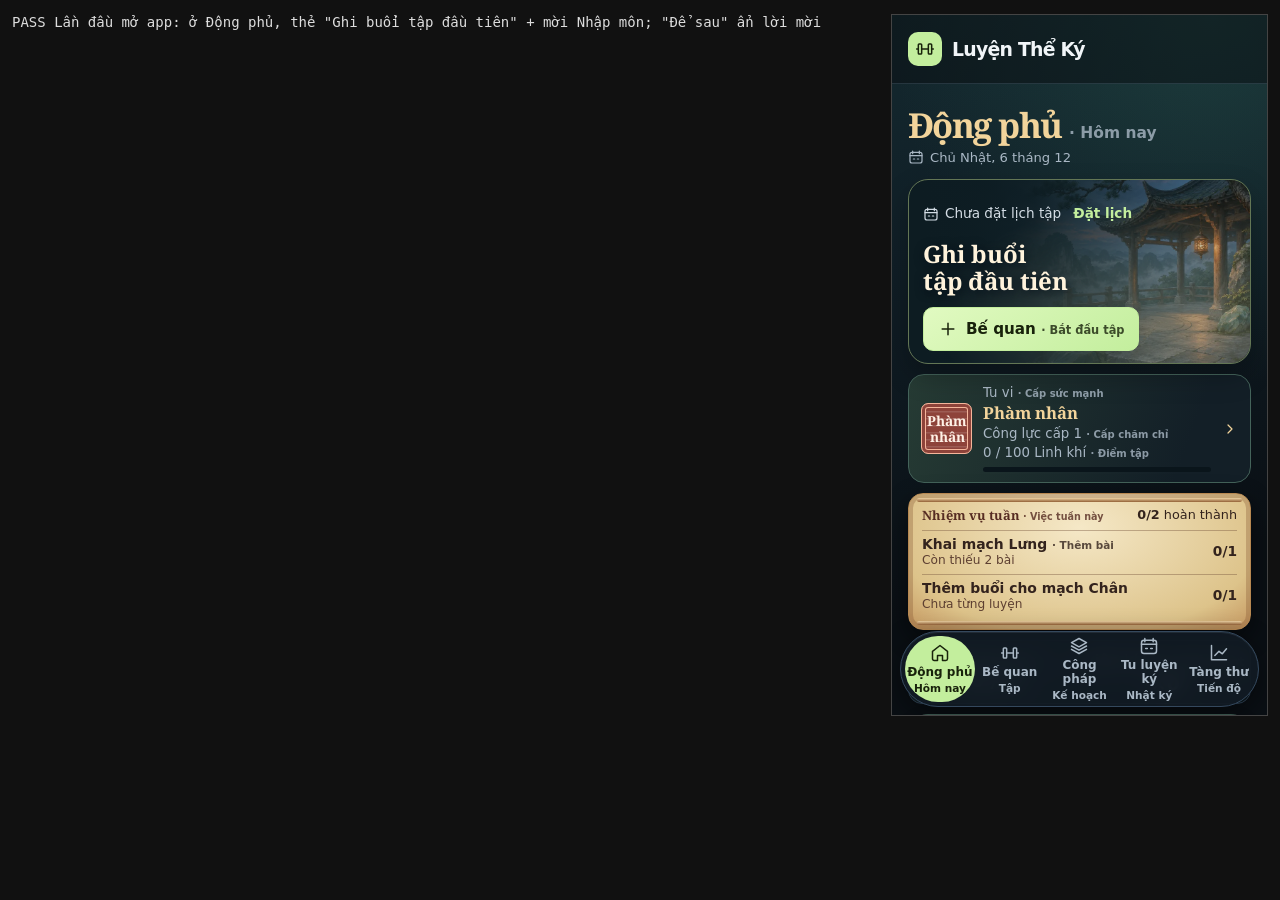
==== smoke.html @ 201bbe62 "logic: O5 + bỏ gọn O4 (bỏ Mục tiêu tháng, nhiệm vụ đủ buổi; nhiệm vụ chỉ gợi ý bài đã tập/chọn; nhắc" ====
<!doctype html>
<!-- Smoke test: mở http://localhost:8080/smoke.html, đọc dòng cuối "SMOKE: PASS/FAIL".
     Chạy app trong iframe với DB riêng (gym-smoke), không đụng dữ liệu thật. Không cần chụp màn hình. -->
<html lang="vi"><head><meta charset="utf-8"><title>Smoke</title>
<style>body{font:14px monospace;background:#111;color:#ddd;margin:12px}iframe{width:375px;height:700px;border:1px solid #444;float:right}.f{color:#f66}.p{color:#6f6}</style>
</head><body>
<iframe id="f"></iframe><pre id="out"></pre>
<script type="module">
const DB = 'gym-smoke', out = document.getElementById('out'), frame = document.getElementById('f');
const lines = []; let fail = 0;
const log = (ok, msg) => { if (!ok) fail++; lines.push(`${ok ? 'PASS' : 'FAIL'} ${msg}`); out.textContent = lines.join('\n'); };
const wait = (ms) => new Promise((r) => setTimeout(r, ms));
const until = async (fn, ms = 3000) => { for (let t = 0; t < ms; t += 50) { const v = fn(); if (v) return v; await wait(50); } return null; };

await new Promise((r) => { const q = indexedDB.deleteDatabase(DB); q.onsuccess = q.onerror = q.onblocked = r; });
localStorage.removeItem('gym.restEnd'); localStorage.removeItem('gym.restStart');
const seenBak = localStorage.getItem('gym.medalSeen'); localStorage.removeItem('gym.medalSeen');
const setBak = localStorage.getItem('gym.settings'); localStorage.removeItem('gym.settings');
sessionStorage.removeItem('gym.daoDraft'); // bản nháp Nhập môn dở (iframe dùng chung sessionStorage với tab)
frame.src = `index.html?db=${DB}#/`;
await new Promise((r) => (frame.onload = r));
const w = frame.contentWindow, $ = (s) => w.document.querySelector(s), $$ = (s) => [...w.document.querySelectorAll(s)];
w.confirm = () => true; w.prompt = () => 'Smoke A';
const errors = []; w.addEventListener('error', (e) => errors.push(e.message)); w.addEventListener('unhandledrejection', (e) => errors.push(String(e.reason)));
const go = async (hash) => { w.location.hash = hash; await wait(300); };
const input = (el, v) => { el.value = v; el.dispatchEvent(new w.Event('input', { bubbles: true })); };
const fillSets = (vals) => $$('.set:not(.head)').forEach((r, i) => { const [a, b] = r.querySelectorAll('input'); input(a, vals[i] ?? vals.at(-1)); input(b, 8); });
const check = async (i) => { $$('.set:not(.head) .check')[i].click(); await wait(150); };
const step = async (name, fn) => { try { const r = await fn(); log(r !== false, name); } catch (e) { log(false, `${name} — ${e.message}`); } };

try {
  await step('Lần đầu mở app: ở Động phủ, thẻ "Ghi buổi tập đầu tiên" + mời Nhập môn; "Để sau" ẩn lời mời', async () => {
    const first = await until(() => $('[data-first-run]') && $('.dao-invite[href="#/nhap-mon"]'));
    if (!first) throw new Error(`không có thẻ lần đầu (${w.location.hash})`);
    const stay = w.location.hash === '#/' || w.location.hash === '';
    await go('#/nhap-mon/6'); // nhảy cóc khi chưa khai thân thể → về bước 2
    const back2 = !!(await until(() => $('[data-dao-step="2"]')));
    // "Để sau" chỉ có ở bước 6; giả lập bằng cờ như nút làm, rồi mở lại Động phủ.
    const s = JSON.parse(w.localStorage.getItem('gym.settings') || '{}'); w.localStorage.setItem('gym.settings', JSON.stringify({ ...s, daoSkip: Date.now() }));
    await go('#/'); await until(() => $('[data-first-run]'));
    return stay && back2 && w.location.hash === '#/' && !$('.dao-invite');
  });
  await step('Bế quan khi chưa có buổi: không bật về, chỉ hiện buổi trống, bấm thì vào buổi', async () => {
    await go('#/workout');
    const page = await until(() => $('.workout-start [data-act=empty]'));
    const only = !!page && w.location.hash === '#/workout' && $$('.workout-start button').length === 1;
    page.click();
    const opened = !!(await until(() => $('[data-act=addEx]')));
    $('[data-act=discard]').click(); await until(() => w.location.hash === '#/' && $('[data-schedule-today]'));
    return only && opened;
  });
  await step('Trang Hôm nay hiện nút bắt đầu', async () => !!(await until(() => $('[data-act=empty]'))));
  await step('Bắt đầu buổi tập trống', async () => { $('[data-act=empty]').click(); return !!(await until(() => w.location.hash === '#/workout' && $('[data-act=addEx]'))); });
  await step('Động phủ: tiếp tục buổi dở từ thẻ lịch hôm nay', async () => {
    await go('#/'); const resume = await until(() => $('[data-schedule-today] a[href="#/workout"]'));
    if (!resume || $('[data-act=empty]')) return false;
    resume.click(); return !!(await until(() => w.location.hash === '#/workout' && $('[data-act=addEx]')));
  });
  await step('Chọn bài tập từ picker', async () => {
    $('[data-act=addEx]').click(); const s = await until(() => $('.modal input'));
    input(s, 'bench'); (await until(() => $('.pick-list .item'))).click();
    return !!(await until(() => $$('.set:not(.head)').length >= 3));
  });
  await step('Ghi set + đồng hồ nghỉ chạy', async () => { fillSets([60, 65]); await check(0); await check(1); return $$('.set.done').length === 2 && !!$('.rest-bar.show'); });
  await step('Set thường vừa lưu: .is-set-sealed (gỡ sau ~480 ms) + âm setXong; tên buổi không lặp ngày', async () => {
    const sealed = !!$('.set.is-set-sealed'); await wait(500);
    const { played } = await w.eval(`import('./js/sfx.js')`);
    return sealed && !$('.set.is-set-sealed') && played.filter((n) => n === 'setXong').length === 2 && $('[data-f=name]').value === 'Buổi tập tự do';
  });
  await step('Vòng nghỉ: --rest-progress, ±15, mở lại app, cảnh báo ≤10s', async () => {
    const t = await w.eval("import('./js/timer.js')"), ls = w.localStorage, bar = $('.rest-bar');
    const P = () => Number(bar.style.getPropertyValue('--rest-progress')), warn = () => bar.dataset.warn ?? '-';
    t.start(60); const a = [P(), warn()];
    bar.querySelector('[data-d="15"]').click(); const b = [P(), warn()];
    const now = Date.now(); ls.setItem('gym.restStart', now - 52000); ls.setItem('gym.restEnd', now + 8000); t.resume(); // mở lại app, còn 8s / 60s
    const c = [Math.round(P()), warn()];
    ls.setItem('gym.restEnd', now + 30000); t.resume(); const d = warn();
    t.stop(); const e = [warn(), ls.getItem('gym.restStart')];
    const got = [...a, ...b, ...c, d, ...e, t.restProgress(0, 100, 25), t.restProgress(0, 100, 200), t.restProgress(5, 5, 0)].join(',');
    const want = [100, '-', 100, '-', 13, 'true', '-', '-', null, 75, 0, 0].join(',');
    if (got !== want) lines.push(`  ${got} ≠ ${want}`);
    return got === want;
  });
  await step('Kết thúc → trang chi tiết', async () => { $('[data-act=finish]').click(); return !!(await until(() => w.location.hash.startsWith('#/ky/'))); });
  await step('Lưu thành giáo án', async () => { (await until(() => $('[data-act=tpl]'))).click(); await wait(200); await go('#/templates'); return w.document.body.innerText.includes('Smoke A'); });
  await step('Tập lại từ giáo án, hiện số liệu lần trước', async () => {
    await go('#/cong-phap'); (await until(() => $('button[data-id]'))).click();
    await until(() => $$('.set:not(.head)').length);
    return $$('.set:not(.head) .prev')[0]?.textContent.includes('60');
  });
  await step('Hiện mục tiêu quá tải từ lần trước', () => !!$('.target')?.textContent.includes('65kg × 9'));
  await step('Ghi RPE cho set (lưu vào DB)', async () => {
    const sel = $$('.set:not(.head) select.rpe')[0]; sel.value = '7'; sel.dispatchEvent(new w.Event('input', { bubbles: true })); await wait(150);
    const { activeWorkout } = await w.eval("import('./js/db.js')"); // import trong iframe → đúng DB smoke
    return (await activeWorkout())?.entries[0].sets[0].rpe === 7;
  });
  await step('Luật gợi ý theo RPE', async () => {
    const { target } = await import('./js/overload.js');
    const S = (rpe) => [{ w: 60, r: 8, done: true, rpe }];
    const got = [target(S()), target(S(6)), target(S(7)), target(S(8)), target(S(9)), target(S(10))].map((t) => t.match(/[\d.,]+kg × \d+/g).join('|')).join(';');
    const want = '60kg × 9|62,5kg × 8;65kg × 8;62,5kg × 8;60kg × 9|62,5kg × 8;60kg × 9;60kg × 8';
    if (got !== want) lines.push(`  ${got} ≠ ${want}`);
    return got === want;
  });
  await step('Phát hiện PR', async () => { fillSets([60, 75]); await check(0); await check(1); return $$('.set:not(.head) .check')[1].textContent.includes('PR'); });
  await step('Ăn mừng: hàng set PR có .celebrate[data-celebrate=gold]', () => !!$('.set.celebrate[data-celebrate=gold]'));
  await step('Toast cổ vũ khi vượt', () => $$('.toast').some((t) => t.textContent.includes('PR mới')));
  await step('Kết thúc buổi 2', async () => { $('[data-act=finish]').click(); return !!(await until(() => w.location.hash.startsWith('#/ky/'))); });
  await step('Tổng kết: huy chương vàng + 1/1 bài vượt', async () => !!(await until(() => $('.tier[data-tier=gold]'))) && $('.overload')?.textContent.includes('1/1'));
  await step('Âm: phẩm mới phamKim (không kèm setXong), Xuất quan khi lưu buổi, Điều tức hết giờ hetGio', async () => {
    const S = await w.eval(`import('./js/sfx.js')`), p = S.played.join(',');
    const pham = /phamKim,xuatQuan$/.test(p.replace(/,(dotPha|loiKiep|thoiThe|xacChung|nhiemVu)/g, ''));
    const T = await w.eval(`import('./js/timer.js')`); T.start(1); await wait(1600);
    const end = S.played.at(-1) === 'hetGio';
    if (!pham || !end) lines.push(`  ${S.played.join(',')}`);
    return pham && end && S.played.filter((n) => n === 'xuatQuan').length === 2;
  });
  await step('Bế quan chưa có buổi: giáo án thật + lặp lại buổi gần nhất; Động phủ hết thẻ lần đầu', async () => {
    await go('#/'); await until(() => $('[data-schedule-today]'));
    const noFirst = !$('[data-first-run]');
    await go('#/workout');
    const tpl = await until(() => $$('.workout-start .start-templates button[data-id]').find((b) => b.getAttribute('aria-label').includes('Smoke A')));
    const again = $('.workout-start [data-act=again]');
    if (!tpl || !again) throw new Error(`thiếu giáo án ${!!tpl} / lặp lại ${!!again}`);
    again.click();
    const ok = await until(() => $$('section.entry').length === 1 && $$('.set:not(.head)').length >= 1);
    $('[data-act=discard]').click(); await until(() => w.location.hash !== '#/workout' || $('.workout-start'));
    return noFirst && !!ok;
  });
  await step('Luật so sánh quá tải', async () => {
    const { compare } = await import('./js/overload.js');
    const S = (...a) => a.map(([w, r]) => ({ w, r, done: true }));
    const t = (c, p, rec = 999) => compare(S(...c), S(...p), rec)?.tier ?? null;
    const cases = [
      [t([[65, 6]], [[60, 8]]), 'silver'], [t([[65, 3]], [[60, 8]]), null], [t([[60, 9]], [[60, 8]]), 'silver'],
      [t([[60, 8], [60, 8]], [[60, 8]]), 'bronze'], [t([[60, 8]], [[60, 8]]), null], [t([[60, 9]], [[60, 8]], 70), 'gold'],
      [t([[62.5, 8]], [[60, 8]], 76), 'silver'], [t([[65, 8]], [[60, 8]], 76), 'gold'],
    ];
    const bad = cases.map(([a, b], i) => (a === b ? '' : `#${i}:${a}≠${b}`)).filter(Boolean);
    if (bad.length) lines.push('  ' + bad.join(' '));
    return !bad.length;
  });
  for (const r of ['#/', '#/cong-phap', '#/ky', '#/ky/tuan', '#/ky/cong-duc', '#/tang-thu', '#/tang-thu/that-mach', '#/tang-thu/cai-dat']) {
    await step(`Render ${r}`, async () => { await go(r); return w.location.hash === r && !$('.error') && $('#main').innerText.trim().length > 20; });
  }
  await step('Route cũ chuyển sang route mới (5 mục Luyện Thể Ký)', async () => {
    const wid = (await (await w.eval("import('./js/db.js')")).all('workouts')).find((x) => x.end)?.id;
    const pairs = [['#/hero', '#/tang-thu/that-mach', '.cultivation-meridian'], ['#/history', '#/ky', 'a.card[href^="#/ky/"]'], [`#/history/${wid}`, `#/ky/${wid}`, 'section[data-muscle]'],
      ['#/report', '#/ky/tuan', '.report-stats'], ['#/report/-1', '#/ky/tuan/-1', '.report-stats, .empty, h1'], ['#/progress', '#/tang-thu', '.tabs'],
      ['#/progress/overview', '#/tang-thu/overview', '.year-grid'], ['#/progress/medal', '#/ky/cong-duc', '.medals'],
      ['#/templates', '#/cong-phap', '[href="#/cong-phap/new"]'], ['#/templates/new', '#/cong-phap/new', 'input'], ['#/settings', '#/tang-thu/cai-dat', '[data-k=gloss]']];
    const bad = [];
    for (const [from, to, sel] of pairs) {
      await go(from);
      if (!(await until(() => w.location.hash === to && $(sel))) || $('.error')) bad.push(`${from}→${w.location.hash}`);
    }
    await go('#/ky/tuan'); await go('#/settings'); await until(() => w.location.hash === '#/tang-thu/cai-dat');
    w.history.back(); await wait(300); if (w.location.hash !== '#/ky/tuan') bad.push(`Back sau chuyển hướng → ${w.location.hash}`); // replace, không thêm mục lịch sử
    await go('#/ky/tuan'); if (!$('nav a.on')) bad.push('nav không tô mục đang mở');
    if (bad.length) lines.push('  ' + bad.join(' '));
    return !bad.length;
  });
  await step('lore.js: 5 mục NAV, phẩm thay huy chương, term/hint/gloss, từ điển đủ chú', async () => {
    const L = await import('./js/lore.js'), { TIER_LABEL } = await import('./js/overload.js');
    const got = [L.NAV.map((n) => n.route).join(' '), TIER_LABEL.gold, TIER_LABEL.bronze, L.term('streak', 4), L.term('weeks', 6), L.term('rest'),
      L.term('ledger'), !!L.gloss('milestone'), L.gloss('x'), L.NAV.map((n) => n.hint).join('/'), L.hint('start'), L.hint('x'),
      L.GLOSSARY.length >= 30 && L.GLOSSARY.every((g) => g.term && g.hint && g.gloss), new Set(L.GLOSSARY.map((g) => g.term)).size === L.GLOSSARY.length].join(',');
    const want = ['#/ #/workout #/cong-phap #/ky #/tang-thu', 'Thượng phẩm', 'Hạ phẩm', 'Liên kích ×4', 'Đạo tâm 6 tuần', 'Điều tức', 'Công đức bạ', true, '', 'Hôm nay/Tập/Kế hoạch/Nhật ký/Tiến độ', 'Bắt đầu tập', '', true, true].join(',');
    if (got !== want) lines.push(`  ${got} ≠ ${want}`);
    return got === want;
  });
  await step('Tàng thư › Tổng quan: thẻ Sức mạnh có ~1RM + sparkline', async () => {
    await go('#/tang-thu/overview'); const c = await until(() => $('.lift-card[data-muscle=chest]'));
    return !!c && Number(c.querySelector('b').dataset.count) > 70 && !!c.querySelector('svg.spark path') && c.getAttribute('href').startsWith('#/tang-thu/ex/');
  });
  await step('Tổng quan: lưới năm tô ngày tập + cột khối lượng', async () => {
    await go('#/progress/overview');
    return !!(await until(() => $('.year-grid rect[data-muscle=chest]'))) && $('.year-total b')?.dataset.count === '1'
      && !!$('.chart.bars rect[data-muscle=chest]') && !!$('.legend-chip[data-muscle=chest]');
  });
  await step('Biểu đồ tiến độ có dữ liệu + nhãn điểm + đổi khoảng', async () => {
    await go('#/progress/ex'); if (!(await until(() => $('svg.chart path.line')))) return false;
    $('[data-range="0"]').click(); await wait(200);
    return $('[data-range="0"]').classList.contains('on') && !!$('svg.chart .pt') && !!$('.max-box b');
  });
  await step('Hàng bài tập có data-muscle', async () => { await go('#/history'); (await until(() => $('a.card[href^="#/ky/"]'))).click(); return !!(await until(() => $('section[data-muscle=chest]'))); });
  await step('Luật tổng quan: lưới năm, top lift, khối lượng tuần', async () => {
    const { yearGrid, topLifts, weeklyVolume } = await import('./js/insights.js');
    const D = 864e5, t0 = new Date(2026, 0, 5, 18).getTime(); // thứ Hai
    const ex = { b: { muscle: 'Ngực' }, s: { muscle: 'Chân' } };
    const S = (w, r, n = 1) => Array.from({ length: n }, () => ({ w, r, done: true }));
    const W = (id, day, ents) => ({ id, start: t0 + day * D, end: t0 + day * D + 1, entries: ents.map(([exerciseId, sets]) => ({ exerciseId, sets })) });
    const ws = [W('1', 0, [['b', S(60, 1)], ['s', S(100, 1, 3)]]), W('2', 2, [['b', S(70, 1)]]), W('3', 40, [['b', S(65, 1)], ['s', S(110, 1, 2)]])];
    const g = yearGrid(ws, ex, 2026, t0 + 41 * D), t = topLifts(ws, 3, t0 + 41 * D), v = weeklyVolume(ws, ex, 8, t0 + 41 * D);
    const got = [g.total, g.months[0][4].muscle, g.counts['Chân'], g.counts['Ngực'], t.lifts.map((l) => l.exerciseId).join(''), t.lifts[0].max, t.lifts[1].delta, t.total.max, t.total.delta,
      v.length, v[0].byMuscle['Ngực'] || 0, v.at(-1).total, new Date(v.at(-1).t).getDay()].join(',');
    const want = [3, 'Chân', 2, 3, 'bs', 70, 10, 180, 10, 8, 0, 285, 1].join(',');
    if (got !== want) lines.push(`  ${got} ≠ ${want}`);
    return got === want;
  });
  await step('Động phủ giữ mục tiêu tuần và Liên kích; Khí huyết chỉ ở Thất mạch', async () => {
    await go('#/'); const wk = await until(() => $('[data-session-goal=week]'));
    // Đọc data-count, không đọc chữ: số đang chạy hiệu ứng đếm từ 0.
    const got = [!$('[data-readiness-score]'), !!wk?.querySelector('[data-session-goal-count]')?.textContent.includes(' / '), $('[data-session-count]')?.dataset.count,
      $('.sanctum-stats .streak-multiplier [data-count]')?.dataset.count, !$('.lift-card, .cultivation-meridian, .cultivation-challenge')].join(',');
    if (got !== 'true,true,2,1,true') lines.push(`  ${got}`);
    await go('#/tang-thu/that-mach'); const score = await until(() => $('[data-readiness-score]'));
    return got === 'true,true,2,1,true' && !!score && /^\d+$/.test(score.textContent) && Number(score.textContent) <= 100
      && !!$('[data-readiness-chart] svg.spark');
  });
  await step('Tổng quan: thẻ Tổng ~1RM SBD dùng dữ liệu thật', async () => {
    await go('#/progress/overview'); const v = await until(() => $('[data-strength-total-value]'));
    const ok = Number(v?.dataset.count) > 70 && $('[data-strength-total]').textContent.includes('Bench') && !$('.sample-label');
    await go('#/history'); return ok;
  });
  await step('Lịch tập: đặt ở Công pháp → Hôm nay nhắc, bỏ → mời đặt lịch', async () => {
    await go('#/'); if (!(await until(() => $('[data-schedule-today][data-state=none] a[href="#/cong-phap"]')))) return false;
    const dow = String(new Date().getDay());
    await go('#/cong-phap'); const row = await until(() => $(`[data-schedule] [data-day="${dow}"]`));
    const sel = row.querySelector('[data-f=tpl]'), tpl = [...sel.options].find((o) => o.textContent === 'Smoke A');
    if (!tpl) return false;
    sel.value = tpl.value; sel.dispatchEvent(new w.Event('change', { bubbles: true })); await wait(100);
    const saved = JSON.parse(w.localStorage.getItem('gym.settings')).schedule[dow] === tpl.value && row.querySelector('[data-f=on]').checked;
    await go('#/'); const card = await until(() => $('[data-schedule-today][data-state=done]')); // smoke đã tập hôm nay
    const ok = saved && !!card?.textContent.includes('Đã tập hôm nay') && !!card.querySelector('[data-act=empty]');
    await go('#/cong-phap'); const on = (await until(() => $(`[data-schedule] [data-day="${dow}"] [data-f=on]`)));
    on.checked = false; on.dispatchEvent(new w.Event('change', { bubbles: true })); await wait(100);
    await go('#/'); return ok && !!(await until(() => $('[data-schedule-today][data-state=none]'))) && !$('.schedule-preview');
  });
  await step('Công pháp: sửa mục tiêu tuần; Cài đặt không còn lịch/mục tiêu', async () => {
    await go('#/tang-thu/cai-dat'); const gone = !!(await until(() => $('[data-k=gloss]'))) && !$('[data-schedule]') && !$('[data-k=weekGoal]');
    await go('#/cong-phap'); const g = await until(() => $('[data-goals] [data-k=weekGoal]'));
    input(g, '5'); g.dispatchEvent(new w.Event('change', { bubbles: true })); await wait(100);
    const s = JSON.parse(w.localStorage.getItem('gym.settings'));
    input(g, '3'); g.dispatchEvent(new w.Event('change', { bubbles: true })); await wait(100);
    return gone && s.weekGoal === 5 && JSON.parse(w.localStorage.getItem('gym.settings')).weekGoal === 3;
  });
  await step('Chú giải: mặc định hiện .gloss, tắt ở Cài đặt → ẩn, bật lại', async () => {
    await go('#/ky/cong-duc'); const shown = !!(await until(() => $('.gloss')));
    const el = w.document.body.appendChild(Object.assign(w.document.createElement('small'), { className: 'gloss' })); // phần tử thử, không bị gỡ khi đổi trang
    const vis = () => w.getComputedStyle(el).display !== 'none';
    const a = shown && vis();
    await go('#/tang-thu/cai-dat'); const box = await until(() => $('[data-k=gloss]'));
    box.checked = false; box.dispatchEvent(new w.Event('change', { bubbles: true })); await wait(100);
    const off = w.document.documentElement.hasAttribute('data-no-gloss') && JSON.parse(w.localStorage.getItem('gym.settings')).gloss === false;
    const b = vis();
    await go('#/ky/cong-duc'); const tier = await until(() => $('.stats.medals .tier'));
    const shortStays = $$('nav a small').length === 5 && $$('nav a small').every((n) => n.offsetHeight > 0)
      && tier?.querySelector('.term-hint')?.offsetHeight > 0 && w.getComputedStyle(tier.querySelector('.gloss')).display === 'none';
    await go('#/tang-thu/library'); (await until(() => $('a[href="#/tang-thu/library/tu-dien"]'))).click();
    const entry = await until(() => $('[data-term=start]'));
    const dict = !!entry?.querySelector('dd')?.offsetHeight && $$('[data-term]').length === (await import('./js/lore.js')).GLOSSARY.length;
    await go('#/tang-thu/cai-dat'); const restore = await until(() => $('[data-k=gloss]'));
    restore.checked = true; restore.dispatchEvent(new w.Event('change', { bubbles: true })); await wait(100);
    const c = vis(); el.remove();
    return a && off && !b && c && shortStays && dict && !w.document.documentElement.hasAttribute('data-no-gloss');
  });
  await step('Mẫu Bế quan: bốn cách bắt đầu, thiếu dữ liệu thì chỉ hiện buổi trống', async () => {
    const { workoutStartView } = await w.eval("import('./js/views/workout.js')");
    const view = w.document.createElement('div');
    const t = { id: 'sample', name: 'Thân trên', items: [{ exerciseId: 'x-bench-press-on' }] };
    view.innerHTML = workoutStartView({ scheduled: t, templates: [t], last: { name: 'Thân dưới', start: Date.now() } });
    const full = !!view.querySelector('[data-act=scheduled][data-id=sample]') && !!view.querySelector('.start-templates button[data-id=sample]')
      && !!view.querySelector('[data-act=again]') && !!view.querySelector('[data-act=empty]');
    view.innerHTML = workoutStartView();
    return full && view.querySelectorAll('button').length === 1 && !!view.querySelector('[data-act=empty]');
  });
  await step('Bế quan: đánh dấu set xong → set sau còn trống tự điền kg × rep', async () => {
    const { startWorkout } = await w.eval("import('./js/views/workout.js')");
    await startWorkout({ template: { id: 't-fill', name: 'Điền', items: [{ exerciseId: 'x-face-pull', sets: 3, reps: 0, rest: 60 }] } });
    await until(() => $$('.set:not(.head)').length === 3);
    const rows = () => $$('.set:not(.head)'), val = (i) => [...rows()[i].querySelectorAll('input')].slice(0, 2).map((x) => x.value).join('×');
    const blank = val(1);
    const [a, b] = rows()[0].querySelectorAll('input'); input(a, 22.5); input(b, 12);
    await check(0);
    const got = [blank, val(1), val(2)].join(',');
    $('[data-act=discard]').click(); await until(() => w.location.hash !== '#/workout');
    if (got !== '×,22.5×12,×') lines.push(`  ${got}`);
    return got === '×,22.5×12,×';
  });
  await step('Luật lịch tập tuần', async () => {
    const { weekPlan } = await import('./js/schedule.js');
    const D = 864e5, mon = new Date(2026, 0, 5, 18).getTime(); // thứ Hai
    const W = (day) => ({ start: mon + day * D, end: mon + day * D + 36e5, entries: [] });
    const sch = { 1: 'a', 3: '', 5: 'b' };
    const p1 = weekPlan(sch, [W(0)], mon + 2 * D - 3 * 36e5); // thứ Tư 15h, đã tập thứ Hai
    const p2 = weekPlan(sch, [W(0), W(2)], mon + 2 * D + 2 * 36e5); // thứ Tư, đã tập
    const p3 = weekPlan(sch, [], mon + 3 * D); // thứ Năm, chưa tập gì
    const got = [p1.state, p1.templateId, p1.days.join(' '), p2.state, p3.state, p3.templateId, p3.days.join(' '), weekPlan({}, [], mon).state, weekPlan({ 1: 'x' }, [], mon).state].join('|');
    const want = ['due', '', 'done rest today rest planned rest rest', 'done', 'rest', null, 'missed rest missed rest planned rest rest', 'none', 'due'].join('|');
    if (got !== want) lines.push(`  ${got} ≠ ${want}`);
    return got === want;
  });
  await step('Luật Tổng SBD, Sẵn sàng, đếm buổi', async () => {
    const { liftTotal, mainLifts, readinessAt, readiness, sessionCounts } = await import('./js/insights.js');
    const D = 864e5, H = 36e5, t0 = new Date(2026, 0, 5, 18).getTime(); // thứ Hai
    const W = (id, day, exerciseId, sets) => ({ id, start: t0 + day * D, end: t0 + day * D + H, entries: [{ exerciseId, sets }] });
    const S = (w, r, rpe) => ({ w, r, rpe, done: true });
    const ws = [W('1', 0, 'b', [S(60, 1)]), W('2', 2, 's', [S(100, 1)]), W('3', 40, 'b', [S(70, 1)])];
    const lt = liftTotal(ws, ['s', 'b'], t0 + 41 * D);
    const ml = mainLifts([{ id: 'x', name: 'Front Squat' }, { id: 'r', name: 'Romanian Deadlift' }, { id: 'd', name: 'Deadlift' }, { id: 'b', name: 'Bench Press (đòn)' }, { id: 's', name: 'Squat' }]);
    const one = [W('a', 0, 'b', [S(100, 5, 9)])];
    const got = [lt.max, lt.delta, lt.parts.b, lt.series.length, ml.join(''),
      readinessAt(one, t0), readinessAt(one, t0 + 11 * H), readinessAt(one, t0 + 30 * D), readiness(one, t0 + 3 * D).days.length,
      Object.values(sessionCounts(ws, t0 + 3 * D)).join('/'), Object.values(sessionCounts(ws, t0 + 41 * D)).join('/')].join(',');
    const want = [170, 10, 70, 3, 'sbd', null, 45, 100, 4, '2/2', '1/1'].join(',');
    if (got !== want) lines.push(`  ${got} ≠ ${want}`);
    return got === want;
  });
  await step('Công đức bạ: 1 Thượng phẩm, 1 lần vượt, Thạch bi 70 kg', async () => {
    await go('#/ky'); $('[data-tab=medal]').click();
    // Đọc data-count (chữ số chạy bằng requestAnimationFrame, dừng ở 0 khi khung bị ẩn).
    const g = await until(() => $('.medals .tier[data-tier=gold] b')?.dataset.count === '1');
    return !!g && !!(await until(() => $('.streaks .overload b')?.dataset.count === '1')) && !$('[data-new]') && !!$('.milestone')?.textContent.includes('70 kg')
      && !!$('.medal-row[href^="#/ky/"]');
  });
  await step('Huy chương mới (sau lần xem trước) có data-new', async () => {
    w.localStorage.setItem('gym.medalSeen', '1'); await go('#/'); await go('#/progress/medal');
    return !!(await until(() => $('.medal-row[data-new]'))) && !!$('.medals .tier[data-tier=gold][data-new]');
  });
  await step('Luật tu luyện: cảnh giới, Tu vi, Căn cơ, Bình cảnh, Linh khí', async () => {
    const H = await import('./js/hero.js');
    const D = 864e5, t0 = new Date(2026, 0, 5, 18).getTime(); // thứ Hai
    const X = (id, name, muscle) => ({ id, name, muscle });
    const exercises = [X('sq', 'Squat', 'Chân'), X('bp', 'Bench Press (đòn)', 'Ngực'), X('pu', 'Pull-up', 'Lưng'), X('dc', 'Dumbbell Curl', 'Tay trước'), X('pl', 'Plank', 'Bụng'), X('lr', 'Lateral Raise', 'Vai'),
      X('fs', 'Front Squat', 'Chân'), X('dr', 'Dumbbell Row', 'Lưng'), X('hc', 'Hammer Curl', 'Tay trước')];
    const S = (w, r) => ({ w, r, done: true }), E = (exerciseId, ...sets) => ({ exerciseId, sets });
    const W = (id, day, ...entries) => ({ id, start: t0 + day * D, end: t0 + day * D + 36e5, entries });
    const workouts = [W('1', 0, E('sq', S(100, 5)), E('bp', S(60, 1)), E('pl', S(0, 60), S(0, 60), S(0, 60)), E('lr', S(10, 12), S(10, 12))),
      W('2', 2, E('pu', S(10, 5)), E('dc', S(20, 10))), W('3', 30, E('sq', S(90, 5))), { id: 'x', start: t0 + 31 * D, end: null, entries: [E('sq', S(300, 1))] }];
    const body = [{ date: t0 - D, weight: 70 }, { date: t0 + 20 * D, weight: 80 }];
    const r = H.hero({ workouts, exercises, body, sex: 'm', schedule: { 1: '' }, weekGoal: 2, now: t0 + 100 * D });
    const m = Object.fromEntries(r.meridians.map((x) => [x.key, x]));
    const ex = H.rank(H.progress(1.62, H.thresholds('squat')));
    const none = H.hero({ workouts, exercises });
    const got = [ex.label, ex.lv, r.tuvi.label, r.tuvi.lv, r.canCo, r.shaky, r.linhKhi.xp, r.linhKhi.level, r.linhKhi.into, r.linhKhi.need,
      m.legs.label, m.legs.lv, m.legs.canCo, m.legs.next.kg, m.back.label, m.back.next.kg, m.back.next.added, m.biceps.lv, m.biceps.next.kg, m.chest.label,
      m.shoulders.label, m.shoulders.xp, m.core.p, m.core.next.left, H.thresholds('squat', 'f')[2], H.thresholds('bench', 'f')[2].toFixed(2),
      none.needsWeight, none.needsSex, none.meridians.length,
      // Mạch = trung bình 2 bài mạnh nhất: Squat 1,67×BW một mình chỉ ra Luyện Khí; Bình cảnh chỉ sang bài thứ hai.
      m.legs.need, m.legs.lifts.map((l) => l.label).join('|'), m.legs.next.name, m.legs.next.pair, m.triceps.need, m.triceps.next].join(',');
    const want = ['Kết Đan · Sơ kỳ', 32, 'Luyện Khí · Trung kỳ', 14, 18, true, 470, 3, 87, 520,
      'Luyện Bì · Đại thành', 17, 90, 37.5, 'Luyện Bì · Tiểu thành', 19, false, 20, 0.5, 'Luyện Bì · Sơ thành',
      'Luyện Bì · Sơ thành', 20, 0.667, 470, 1.125, '0.60', true, true, 7, // Bụng: Plank 60 giây thật → TB 2 bài = 0,667
      1, 'Luyện Cân · Sơ thành', 'Front Squat', false, 2, null].join(',');
    if (got !== want) lines.push(`  ${got}\n  ≠ ${want}`);
    if (got !== want) return false;
    // Đợt 2: Đột phá, nhiệm vụ tuần, thử thách Bình cảnh, microcopy.
    const now = t0 + 30 * D + 72e5, p = H.hero({ workouts, exercises, body, sex: 'm', schedule: { 1: '' }, weekGoal: 2, now });
    const pm = Object.fromEntries(p.meridians.map((x) => [x.key, x]));
    const snap = H.snapshot(p), low = { ...snap, legs: [0, 0], back: [1, 0] };
    const ev = H.breakthroughs(low, p), q = H.quests({ workouts, exercises, profile: p, schedule: { 1: '' }, weekGoal: 2, now });
    const got2 = [H.breakthroughs(null, p).length, H.breakthroughs(snap, p).length, ev.map((e) => `${e.key}:${e.realm}:${e.tribulation}`).join('/'), ev[0].from, ev[0].to, ev[0].real,
      pm.legs.next.alt.r, pm.legs.next.alt.kg, p.challenge.key, p.challenge.pct,
      q.quests.map((x) => `${x.id}:${x.meridian}:${x.done}/${x.goal}`).join('/'), q.done, H.quests({ workouts: [...workouts, W('4', 31, E('lr', S(12, 12)))], exercises, profile: p, schedule: {}, weekGoal: 2, now: now + D }).quests.map((x) => x.done).join('/'), `${q.quests[0].kind}:${q.quests[0].title}:${q.quests[0].detail}`].join(',');
    const want2 = [0, 0, 'legs:true:false/back:false:false', 'Bế mạch', 'Luyện Bì · Đại thành', 'Squat 1,67×BW · ~1RM 116,7 kg',
      5, 32, 'biceps', 99, 'overload:triceps:0/1/canCo:chest:0/1', 0, '0/0', 'open:Khai mạch Tay sau:Còn thiếu 2 bài'].join(',');
    if (got2 !== want2) lines.push(`  ${got2}\n  ≠ ${want2}`);
    // Phàm nhân không hiện kỳ → lên kỳ bên trong Phàm nhân không phải đột phá; lên Luyện Khí thì có.
    const fake = (i, ph) => ({ tuvi: { realm: { i }, phase: { i: ph }, label: i ? `${H.REALMS[i]} · ${H.PHASES[ph]}` : 'Phàm nhân' }, linhKhi: { level: 2 }, meridians: [] });
    const got3 = [H.breakthroughs({ tuvi: [0, 0] }, fake(0, 2)).length, H.breakthroughs({ tuvi: [0, 2] }, fake(1, 0)).map((e) => `${e.from}>${e.to}`).join(), H.breakthroughs({ tuvi: [2, 3] }, fake(3, 0))[0].tribulation].join(',');
    if (got3 !== '0,Phàm nhân>Luyện Khí · Sơ kỳ,true') { lines.push(`  Phàm nhân: ${got3}`); return false; }
    return got2 === want2;
  });
  await step('Tu vi theo mạch đã khai: chỉ tập Chân → Tu vi = cấp mạch Chân, 1/7 mạch', async () => {
    const H = await import('./js/hero.js'), { DEFAULT_EXERCISES: ex } = await import('./js/exercises.js');
    const id = (n) => ex.find((e) => e.name === n).id, now = new Date(2026, 2, 2, 9).getTime();
    const sets = (w, r) => [{ w, r, done: true }];
    const wk = { id: 'w', start: now - 1e5, end: now - 1e4, entries: [{ exerciseId: id('Squat'), sets: sets(140, 5) }, { exerciseId: id('Front Squat'), sets: sets(110, 5) }] };
    const p = H.hero({ workouts: [wk], exercises: ex, body: [{ date: now - 2e5, weight: 80 }], sex: 'm', now });
    const legs = p.meridians.find((m) => m.key === 'legs');
    const got = [p.tuvi.opened, p.tuvi.of, p.tuvi.p === H.rank(legs.p).p, p.tuvi.realm.i > 0].join(',');
    if (got !== '1,7,true,true') lines.push(`  ${got}`);
    return got === '1,7,true,true';
  });
  await step('Nhập môn: Công pháp ≥2 bài/mạch, Trắc linh căn, giáo án tự sinh', async () => {
    const G = await import('./js/dao.js'), { DEFAULT_EXERCISES: ex } = await import('./js/exercises.js');
    const id = (n) => ex.find((e) => e.name === n).id, now = new Date(2026, 2, 2, 9).getTime();
    const dp = G.defaultPath(ex), bad = { ...dp, back: [id('Deadlift')] };
    // Người không thích Deadlift: Lưng = Pull-up + Barbell Row. Khai mức tạ như một người tập lâu năm.
    const path = { ...dp, back: [id('Pull-up'), id('Barbell Row')] };
    const T = (n, w, r) => ({ exerciseId: id(n), w, r });
    const dao = { at: now, path, tested: [T('Squat', 140, 5), T('Front Squat', 110, 3), T('Bench Press (đòn)', 100, 5), T('Incline Bench Press', 80, 5),
      T('Pull-up', 20, 5), T('Barbell Row', 90, 5), T('Overhead Press', 60, 5), T('Dumbbell Shoulder Press', 26, 8),
      T('Barbell Curl', 50, 8), T('Dumbbell Curl', 20, 8), T('Dips', 30, 8), T('Close-Grip Bench Press', 90, 5)] };
    const body = [{ date: now, weight: 80 }];
    const a = G.assess({ dao, exercises: ex, body, sex: 'm', now });
    // Deadlift 300 kg trong lịch sử không được tính vì không thuộc Công pháp.
    const dl = { id: 'd', start: now + 1, end: now + 2, entries: [{ exerciseId: id('Deadlift'), sets: [{ w: 300, r: 1, done: true }] }] };
    const b = G.assess({ dao, exercises: ex, body, sex: 'm', workouts: [dl], now: now + 3 });
    const plan = G.buildPlan({ path, days: 4, goal: 'strength', experience: 'veteran' }, ex);
    const tl = G.testList(path, ex);
    const got = [G.validatePath(dp, ex).ok, G.validatePath(bad, ex).problems.map((p) => `${p.key}:${p.need}`).join(), Object.values(dp).every((l) => l.length === 2),
      a.tuvi.label, a.top.name, a.meridians.find((m) => m.key === 'back').label, b.meridians.find((m) => m.key === 'back').label,
      a.profile.meridians.find((m) => m.key === 'legs').best.tested, plan.templates.map((t) => `${t.name}:${t.items.length}`).join('/'),
      Object.entries(plan.schedule).map(([d, t]) => `${d}=${plan.templates.findIndex((x) => x.id === t)}`).join(' '),
      plan.templates[0].items[0].reps + '×' + plan.templates[0].items[0].sets, tl.length, tl.find((t) => t.name === 'Dips').bodyweight].join(',');
    const want = [true, 'back:1', true, 'Kết Đan · Hậu kỳ', 'Ngực', 'Luyện Cân · Đại thành', 'Luyện Cân · Đại thành', true, // Vai khai tới Nguyên Anh → hư cảnh, giới hạn Kết Đan
      'Giáo án · Thượng thân A:5/Giáo án · Hạ thân A:3/Giáo án · Thượng thân B:5/Giáo án · Hạ thân B:3', '1=0 2=1 4=2 5=3', '5×4', 14, true].join(','); // 14 = 12 bài tạ + Plank, Hanging Leg Raise
    if (got !== want) lines.push(`  ${got}\n  ≠ ${want}`);
    return got === want;
  });
  await step('Hư cảnh & Xác chứng: khai lố bị giới hạn + hỏi lại, Công lực khởi đầu, đo Bụng, tập thật 90% → Xác chứng', async () => {
    const H = await import('./js/hero.js'), G = await import('./js/dao.js'), { DEFAULT_EXERCISES: ex } = await import('./js/exercises.js');
    const id = (n) => ex.find((e) => e.name === n).id, now = new Date(2026, 2, 2, 9).getTime(), D = 864e5;
    const T = (n, w, r) => ({ exerciseId: id(n), w, r }), body = [{ date: now, weight: 80 }];
    const dao = { at: now, experience: 'veteran', path: G.defaultPath(ex), tested: [T('Overhead Press', 60, 5), T('Dumbbell Shoulder Press', 26, 8), T('Squat', 140, 5),
      T('Plank', 0, 150), T('Hanging Leg Raise', 0, 15)] };
    const ctx = { exercises: ex, body, sex: 'm', dao, schedule: {}, weekGoal: 3 };
    const p0 = H.hero({ ...ctx, now: now + 1 });
    const sh = p0.meridians.find((m) => m.key === 'shoulders'), dsp = sh.lifts.find((l) => l.name === 'Dumbbell Shoulder Press');
    const core = p0.meridians.find((m) => m.key === 'core');
    const q0 = H.quests({ workouts: [], exercises: ex, profile: p0, now: now + 1 }).quests[0];
    // Tập thật: DB Shoulder Press 24 kg × 8 ≈ 92% mức khai 26 × 8 → xác chứng.
    const real = { id: 'r', start: now + D, end: now + D + 1, entries: [{ exerciseId: id('Dumbbell Shoulder Press'), sets: [{ w: 24, r: 8, done: true }] }] };
    const p1 = H.hero({ ...ctx, workouts: [real], now: now + 2 * D });
    const ev = H.breakthroughs(H.snapshot(p0), p1).filter((e) => e.verify);
    const dsp1 = p1.meridians.find((m) => m.key === 'shoulders').lifts.find((l) => l.name === 'Dumbbell Shoulder Press');
    const got = [dsp.unverified, dsp.capped, dsp.p, G.doubts({ dao, exercises: ex, body, sex: 'm', now }).map((d) => d.name).join('|'),
      p0.linhKhi.level >= 25, core.label, core.lifts.map((l) => `${l.reps} ${l.unit}`).join('|'),
      q0.kind, q0.title, dsp1.unverified, dsp1.label, ev.map((e) => `${e.name}:${e.from}>${e.to}`).join(), p1.verified.length].join(',');
    const want = [true, true, 3.9, 'Dumbbell Shoulder Press', true, 'Luyện Cân · Sơ thành', '150 giây|15 rep',
      'verify', 'Xác chứng mạch Chân', false, 'Luyện Cốt · Tiểu thành', `Xác chứng · Dumbbell Shoulder Press:Hư cảnh>${dsp1.label}`, 1].join(',');
    if (got !== want) lines.push(`  ${got}\n  ≠ ${want}`);
    return got === want;
  });
  await step('Luật huy chương: chuỗi, mốc, tuần', async () => {
    const { medals } = await import('./js/medals.js');
    const D = 864e5, t0 = new Date(2026, 0, 5).getTime(); // thứ Hai
    const W = (id, day, w, r) => ({ id, start: t0 + day * D, end: t0 + day * D + 1, entries: [{ exerciseId: 'b', sets: [{ w, r, done: true }] }] });
    const m = medals([W('1', 0, 55, 8), W('2', 2, 60, 8), W('3', 7, 62.5, 8), W('4', 9, 50, 5), W('5', 21, 50, 6)], t0 + 22 * D);
    const got = [m.counts.gold, m.counts.silver, m.counts.bronze, m.beats, m.streak.cur, m.streak.best, m.weeks.cur, m.weeks.best,
      m.milestones[0].best, m.milestones[0].reached.kg, m.milestones[0].next, m.recent[0].workoutId].join(',');
    const want = [1, 2, 0, 3, 1, 2, 1, 2, 62.5, 60, 70, '5'].join(',');
    if (got !== want) lines.push(`  ${got} ≠ ${want}`);
    return got === want;
  });
  await step('Báo cáo tuần: 2 buổi, 1 vượt, có nút chia sẻ', async () => {
    await go('#/report');
    const b = await until(() => $('.report-stats b'));
    return b?.dataset.count === '2' && $('.report-summary')?.textContent.includes('1/1') && !!$('.report-ex[data-tier=gold]') && !!$('[data-act=share]');
  });
  await step('Luật báo cáo tuần', async () => {
    const { weekReport, weekStart, reportText } = await import('./js/report.js');
    const t0 = new Date(2026, 0, 5, 18).getTime(), D = 864e5; // thứ Hai
    const W = (id, day, w, r, rpe) => ({ id, name: 'B' + id, start: t0 + day * D, end: t0 + day * D + 36e5, entries: [{ exerciseId: 'b', sets: [{ w, r, done: true, rpe }] }] });
    const ws = [W('1', -5, 50, 8), W('2', 0, 55, 8, 8), W('3', 3, 60, 8, 9), W('4', 7, 70, 8), { ...W('5', 1, 99, 9), end: null }];
    const r = weekReport(ws, [{ date: t0 - 6 * D, weight: 70 }, { date: t0 + 2 * D, weight: 69.5 }], { b: { name: 'Bench' } }, weekStart(t0 + 4 * D));
    const got = [r.cur.sessions, r.cur.sets, r.cur.vol, r.prev.sessions, r.beats, r.compared, r.rpe, r.weight.kg, r.weight.delta, r.days.map((d) => d.day).join(''), r.exercises[0].top.w].join(',');
    const want = [2, 2, 920, 1, 2, 2, 8.5, 69.5, -0.5, 'T2T5', 60].join(',');
    if (got !== want) lines.push(`  ${got} ≠ ${want}`);
    return got === want && reportText(r).includes('Bench: 2 set') && reportText(r).includes('Thượng phẩm') && !/🥇|🥈|🥉/.test(reportText(r));
  });
  // Import trong iframe → cùng module với app, DB_NAME = gym-smoke.
  const mod = (p) => w.eval(`import('./js/${p}')`);
  await step('Hôm nay nhắc sao lưu khi chưa sao lưu (chỉ khi đã ≥3 buổi)', async () => {
    const db = await mod('db.js'), n = (await db.all('workouts')).filter((x) => x.end).length;
    const pad = Array.from({ length: Math.max(0, 3 - n) }, (_, i) => ({ id: 'bk' + i, name: 'pad', start: 1e12 + i, end: 1e12 + i + 1, note: '', entries: [] }));
    for (const x of pad) await db.put('workouts', x);
    await go('#/ky'); await go('#/'); const ok = !!(await until(() => $('.backup-reminder')));
    for (const x of pad) await db.del('workouts', x.id);
    return ok;
  });
  await step('Luật nhắc sao lưu', async () => {
    const { backupDue } = await mod('safety.js'), D = 864e5, now = 100 * D, W = (end) => ({ end });
    const old = [W(now - 20 * D), W(now - 19 * D)]; // + 1 buổi = đủ 3 buổi mới nhắc
    return backupDue(0, [...old, W(now - D)], now) && !backupDue(0, [W(now - D)], now) && !backupDue(0, [...old, { end: null }], now)
      && !backupDue(now - 3 * D, [...old, W(now - D)], now) && backupDue(now - 8 * D, [...old, W(now - D)], now) && !backupDue(now - 8 * D, [W(now - 20 * D), W(now - 10 * D), W(now - 9 * D)], now);
  });
  await step('Khôi phục: từ chối file hỏng, ghi nguyên khối, hoàn tác được', async () => {
    const db = await mod('db.js'), sf = await mod('safety.js');
    const bad = [null, { app: 'x' }, { app: 'gym', workouts: 'x' }, { app: 'gym', workouts: [{ id: 'a' }] }, { app: 'gym', templates: [{}] }, { app: 'gym' }, { app: 'gym', version: 99, body: [] }];
    if (bad.some((d) => { try { db.validateBackup(d); return true; } catch { return false; } })) throw new Error('file hỏng lọt qua');
    const before = (await db.all('workouts')).length;
    if (!(await sf.snapshot())) throw new Error('không lưu được bản dự phòng');
    await db.importAll({ app: 'gym', workouts: [], body: [{ id: 'b1', date: 1, weight: 70 }] });
    const mid = (await db.all('workouts')).length, ex = (await db.all('exercises')).length;
    await sf.undoRestore();
    const after = (await db.all('workouts')).length;
    if (before !== 2 || mid !== 0 || !ex || after !== 2) lines.push(`  ${before},${mid},${ex},${after}`);
    return before === 2 && mid === 0 && ex > 0 && after === 2 && !sf.snapshotInfo();
  });
  await step('Nhật ký lỗi hiện ở Cài đặt, xoá được', async () => {
    const sf = await mod('safety.js');
    sf.logError(new Error('smoke-lỗi-thử'));
    await go('#/settings');
    const ok = !!(await until(() => $('.error-log')?.textContent.includes('smoke-lỗi-thử')));
    $('[data-act=clearErrors]').click(); await wait(200);
    return ok && !$('.error-log') && !sf.errorLog().length;
  });
  await step('Động phủ: số thật, hỏi cân nặng + giới tính, lưu rồi tính lại', async () => {
    await go('#/');
    const card = await until(() => $('.sanctum-cultivation'));
    if (!card || $('[data-hero-link]') || card.textContent.includes('Số liệu mẫu')) throw new Error('Động phủ chưa gộp hoặc chưa dùng số thật');
    const form = await until(() => $('[data-hero-profile]'));
    if (!form || $('.cultivation-sample') || !form.querySelector('[name=weight]') || !form.querySelector('[name=sex]')) throw new Error('thiếu form hỏi thông tin');
    input(form.querySelector('[name=weight]'), '70'); form.querySelector('[name=sex]').value = 'm';
    form.querySelector('button').click();
    const strip = await until(() => !$('[data-hero-profile]') && $('.tuvi-strip[href="#/tang-thu/that-mach"]'));
    const body = await (await mod('db.js')).all('body');
    if (strip) strip.click();
    const lift = await until(() => $('.cultivation-meridian[data-muscle=chest] .cultivation-lift'));
    const ok = !!lift?.textContent.includes('×BW') && !!$('[data-tab=that-mach][aria-current=page]')
      && body.length === 1 && body[0].weight === 70 && JSON.parse(w.localStorage.getItem('gym.settings')).sex === 'm';
    if (!ok) lines.push(`  ${lift?.textContent} | body ${body.length}`);
    await go('#/'); return ok && !!(await until(() => $('.tuvi-strip')));
  });
  await step('Động phủ đợt 2: nhiệm vụ thật, Đột phá mở + đóng, lưu mốc', async () => {
    const card = await until(() => $('.sanctum-cultivation [data-quests]'));
    if (!card || card.textContent.includes('mẫu')) throw new Error('Động phủ chưa có nhiệm vụ thật');
    const zero = Object.fromEntries(['tuvi', 'chest', 'back', 'shoulders', 'legs', 'biceps', 'triceps', 'core'].map((k) => [k, [0, 0]]));
    w.localStorage.setItem(`gym.heroSeen.${DB}`, JSON.stringify(zero));
    await go('#/ky'); await go('#/'); // Động phủ (bản gọn) vẫn phải bật Đột phá + hiện Nhiệm vụ tuần
    const dlg = await until(() => $('dialog.breakthrough-modal[open]'));
    const quests = $$('[data-quests] [data-quest]').length, sample = !!$('.cultivation-demo, .cultivation-data-badge');
    if (!dlg || quests !== 2 || sample) throw new Error(`modal ${!!dlg}, ${quests} nhiệm vụ, mẫu ${sample}`);
    dlg.querySelector('[data-act=closeBreak]').click();
    const gone = await until(() => !$('dialog.breakthrough-modal[open]'), 5000);
    const seen = JSON.parse(w.localStorage.getItem(`gym.heroSeen.${DB}`));
    await go('#/');
    return !!gone && seen.chest[0] + seen.chest[1] > 0;
  });
  await step('Nhập môn: khai báo, bỏ Deadlift, Trắc linh căn, lưu kế hoạch → giáo án + lịch + mốc', async () => {
    const S = () => JSON.parse(w.localStorage.getItem('gym.settings'));
    const at = async (n) => !!(await until(() => $(`[data-dao-step="${n}"]`)));
    const next = async (n) => { $('[data-act=daoNext]').click(); return at(n); };
    await go('#/nhap-mon/1'); await at(1);
    input($('[name=name]'), 'Thanh Vân'); if (!(await next(2))) throw new Error('bước 2');
    $('[name=sex]').value = 'm'; input($('[name=weight]'), '80'); input($('[name=height]'), '174');
    if (!(await next(3))) throw new Error('bước 3');
    $('[name=experience][value=mid]').click(); $('[name=goal][value=strength]').click(); $('[name=days][value="4"]').click();
    if (!(await next(4))) throw new Error('bước 4');
    const box = (id) => $(`input[data-path=back][value="${id}"]`);
    box('x-deadlift').click(); // bỏ Deadlift → Lưng thiếu 1 bài → không đi tiếp được
    const blocked = await until(() => $('[data-act=daoNext]')?.disabled && $('[data-muscle=back] .dao-path-warning'));
    box('x-pull-up').click();
    const freed = await until(() => !$('[data-act=daoNext]').disabled);
    if (!blocked || !freed || !(await next(5))) throw new Error(`Công pháp: chặn ${!!blocked}, mở ${!!freed}`);
    const fill = (id, kg, r) => { const f = $(`[data-test="${id}"]`); input(f.querySelector('[name=w]'), kg); input(f.querySelector('[name=r]'), r); };
    fill('x-squat', 140, 5); fill('x-front-squat', 110, 3); fill('x-bench-press-on', 100, 5); fill('x-pull-up', 20, 5);
    if (!(await next(6))) throw new Error('bước 6');
    const rank = $('.dao-rank strong')?.textContent, days = $$('.dao-schedule li').length;
    $$('dialog[open]').forEach((d) => d.close()); $('[data-act=daoSave]').click(); // đóng màn Thối thể còn chờ từ bước trước
    const done = await until(() => w.location.hash === '#/' && $('.tuvi-strip'), 5000);
    const ceremonyShown = !!$('dialog.breakthrough-modal[open]');
    if (done) done.click();
    await until(() => $('.cultivation-meridian'));
    const s = S(), tpl = (await (await mod('db.js')).all('templates')).filter((t) => t.name.startsWith('Giáo án'));
    const seen = JSON.parse(w.localStorage.getItem(`gym.heroSeen.${DB}`));
    const got = [!!done, !!rank, days, s.dao.name, s.dao.path.back.join('+'), s.dao.tested.length, tpl.length, Object.keys(s.schedule).join(''), s.weekGoal,
      s.dao.templateIds.length, !!seen, ceremonyShown, $('.cultivation-navigation')?.textContent.includes('Sửa bài theo mạch'),
      !!$('.cultivation-meridian[data-muscle=legs] .cultivation-tested')].join(',');
    // Làm lại Nhập môn: ghi đè giáo án cũ, không nhân đôi.
    await go('#/nhap-mon/6'); await at(6); $('[data-act=daoSave]').click(); await until(() => w.location.hash === '#/' && $('.tuvi-strip'), 5000);
    const tpl2 = (await (await mod('db.js')).all('templates')).filter((t) => t.name.startsWith('Giáo án')).length;
    const want = ['true', 'true', 4, 'Thanh Vân', 'x-barbell-row+x-pull-up', 4, 4, '1245', 4, 4, 'true', 'false', 'true', 'true'].join(',');
    if (got !== want || tpl2 !== 4) lines.push(`  ${got} | lại ${tpl2}\n  ≠ ${want}`);
    return got === want && tpl2 === 4;
  });
  await step('Khoá Công pháp: picker chỉ còn bài đã chọn, giáo án có Deadlift bị bỏ bài', async () => {
    const S = JSON.parse(w.localStorage.getItem('gym.settings')), path = Object.values(S.dao.path).flat();
    const { startWorkout } = await mod('views/workout.js'), db = await mod('db.js');
    await startWorkout({ template: { id: 't-lock', name: 'Khoá', items: [{ exerciseId: 'x-deadlift', sets: 3, reps: 5, rest: 120 }, { exerciseId: 'x-squat', sets: 3, reps: 5, rest: 120 }] } });
    const cur = await db.activeWorkout();
    await until(() => $('[data-act=addEx]'));
    $('[data-act=addEx]').click();
    const modal = await until(() => $('.modal[data-locked=path] .pick-list .item'));
    const items = $$('.modal .pick-list .item').map((b) => b.dataset.id);
    const chips = $$('.modal .chip').map((c) => c.textContent).join('|');
    const got = [!!modal, items.length === path.length && items.every((id) => path.includes(id)), !items.includes('x-deadlift'), !$('.modal [data-new]'),
      chips.startsWith('Tất cả|Ngực|Lưng'), cur.entries.map((e) => e.exerciseId).join('+')].join(',');
    $('.modal [data-close]').click();
    $('[data-act=discard]')?.click(); await until(() => w.location.hash !== '#/workout');
    const want = ['true', 'true', 'true', 'true', 'true', 'x-squat'].join(',');
    if (got !== want) lines.push(`  ${got}\n  ≠ ${want}`);
    return got === want;
  });
  await step('Không tràn ngang ở 375px',() => w.document.documentElement.scrollWidth <= 376);
  await step('Không có lỗi JS', () => (errors.length ? (lines.push('  ' + errors.join('\n  ')), false) : true));
} finally {
  w.localStorage.removeItem('gym.restEnd'); w.localStorage.removeItem('gym.restStart'); localStorage.removeItem('gym.restStart');
  for (const k of ['gym.lastBackup', 'gym.preRestore', 'gym.errors', 'gym.heroSeen', 'gym.questSeen']) w.localStorage.removeItem(`${k}.${DB}`);
  if (seenBak === null) w.localStorage.removeItem('gym.medalSeen'); else w.localStorage.setItem('gym.medalSeen', seenBak);
  if (setBak === null) w.localStorage.removeItem('gym.settings'); else w.localStorage.setItem('gym.settings', setBak);
  frame.src = 'about:blank'; await wait(100);
  indexedDB.deleteDatabase(DB);
  log(true, '(đã xoá DB smoke)');
  lines.push(`SMOKE: ${fail ? `FAIL (${fail})` : 'PASS'}`); out.textContent = lines.join('\n');
}
</script>
</body></html>
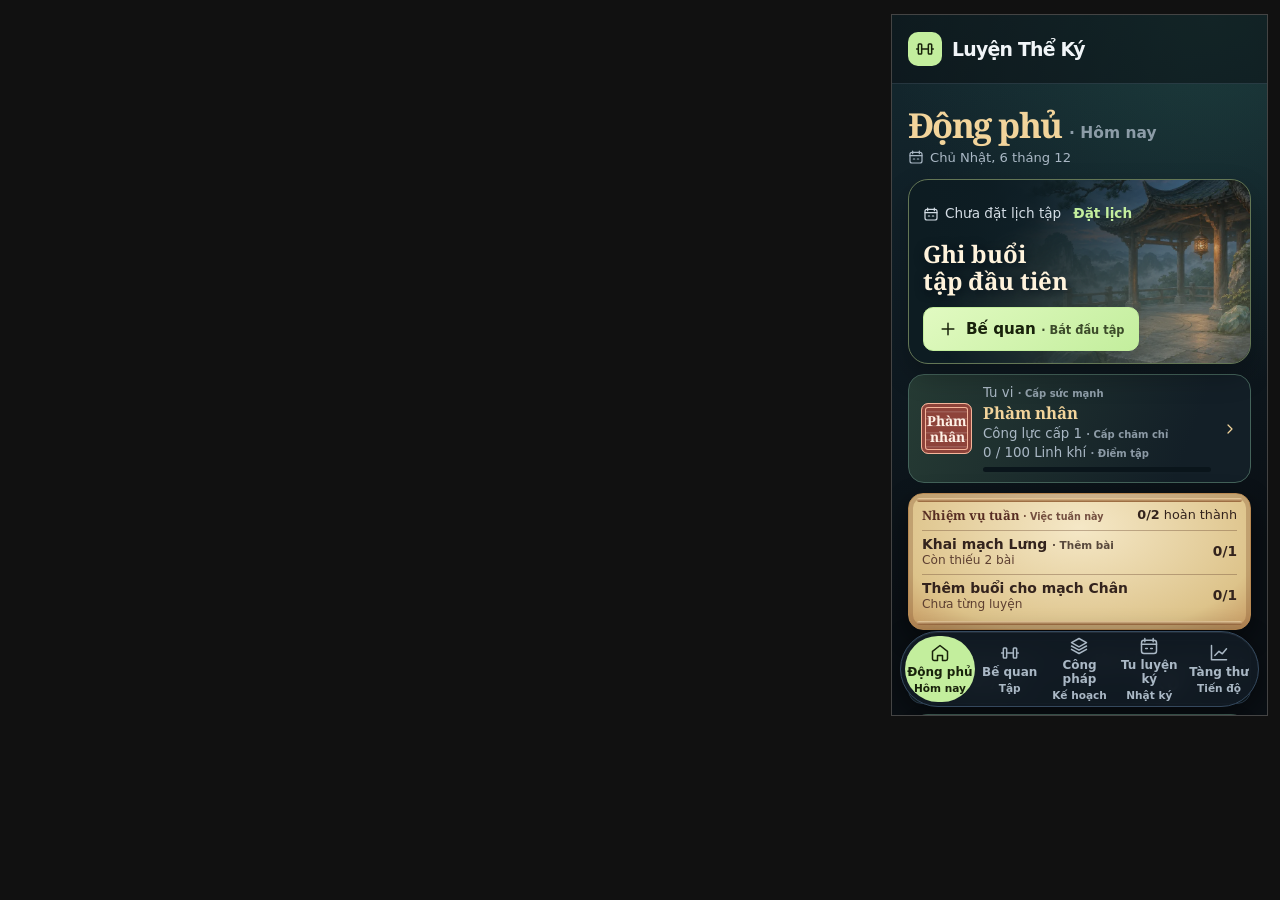
==== commit 8e77d244: "logic: O1 hỏi cân nặng/giới tính ngay ở tổng kết + O2 dữ liệu Thu hoạch (recap.js: +Linh khí, Công l" ====
--- a/smoke.html
+++ b/smoke.html
@@ -82,6 +82,13 @@
     return got === want;
   });
   await step('Kết thúc → trang chi tiết', async () => { $('[data-act=finish]').click(); return !!(await until(() => w.location.hash.startsWith('#/ky/'))); });
+  await step('Tổng kết (O2): Thu hoạch có +Linh khí, mạch, Buổi sau; thiếu cân nặng → hỏi ngay tại đây (O1)', async () => {
+    const rc = await until(() => $('[data-recap]'));
+    const ok = !!rc && /\+\d+/.test($('[data-recap-linhkhi]')?.textContent || '') && !!$('[data-recap-meridian=chest]')
+      && !!$('[data-recap] [data-hero-profile] [name=weight]') && !!$('[data-recap-next=meridian]');
+    if (!ok) lines.push(`  ${rc?.textContent.replace(/\s+/g, ' ')}`);
+    return ok;
+  });
   await step('Lưu thành giáo án', async () => { (await until(() => $('[data-act=tpl]'))).click(); await wait(200); await go('#/templates'); return w.document.body.innerText.includes('Smoke A'); });
   await step('Tập lại từ giáo án, hiện số liệu lần trước', async () => {
     await go('#/cong-phap'); (await until(() => $('button[data-id]'))).click();
@@ -575,6 +582,22 @@
     if (got !== want) lines.push(`  ${got}\n  ≠ ${want}`);
     return got === want;
   });
+  await step('Luật recap(): Linh khí buổi, mạch khai/lên, nhiệm vụ vừa xong, Buổi sau theo lịch → giáo án → mạch', async () => {
+    const R = await mod('recap.js'), D = 864e5, t0 = new Date(2026, 0, 5, 18).getTime(); // T2
+    const exercises = [{ id: 'b', name: 'Bench Press', muscle: 'Ngực' }, { id: 'i', name: 'Incline Bench Press', muscle: 'Ngực' }, { id: 's', name: 'Squat', muscle: 'Chân' }];
+    const mk = (id, t, es) => ({ id, name: id, start: t, end: t + 36e5, entries: es.map(([e, kg]) => ({ exerciseId: e, sets: [{ w: kg, r: 5, done: true }, { w: kg, r: 5, done: true }] })) });
+    const w1 = mk('w1', t0, [['b', 60]]), w2 = mk('w2', t0 + 2 * D, [['b', 80], ['i', 70]]);
+    const ctx = { workouts: [w1, w2], exercises, body: [{ id: 'x', date: t0 + 5 * D, weight: 75 }], settings: { sex: 'm' } };
+    const r = R.recap(w2, ctx), ch = r.meridians.find((m) => m.key === 'chest');
+    const noW = R.recap(w2, { ...ctx, body: [] });
+    const sch = R.recap(w2, { ...ctx, templates: [{ id: 'T', name: 'Đẩy', items: [1, 2] }], settings: { sex: 'm', schedule: { 5: 'T' } } }).next;
+    const tpl = R.recap(w2, { ...ctx, templates: [{ id: 'T', name: 'Đẩy', items: [1, 2] }] }).next;
+    const got = [r.linhKhi.gain, r.pham, `${ch?.opened}/${R.recap(w1, ctx).meridians[0].opened}`, r.tuvi.opened, r.meridians.length, r.next.kind, r.next.title, noW.needsWeight, noW.meridians[0].to,
+      R.recap(w1, ctx).quests.length >= 0, sch.kind + sch.when + sch.title, tpl.kind + tpl.title].join(',');
+    const want = ['170', 'gold', 'false/true', '1', '1', 'meridian', 'Mạch Lưng', 'true', '', 'true', 'scheduleThứ 6Đẩy', 'templateĐẩy'].join(',');
+    if (got !== want) lines.push(`  ${got}\n  ≠ ${want}`);
+    return got === want;
+  });
   await step('Không tràn ngang ở 375px',() => w.document.documentElement.scrollWidth <= 376);
   await step('Không có lỗi JS', () => (errors.length ? (lines.push('  ' + errors.join('\n  ')), false) : true));
 } finally {
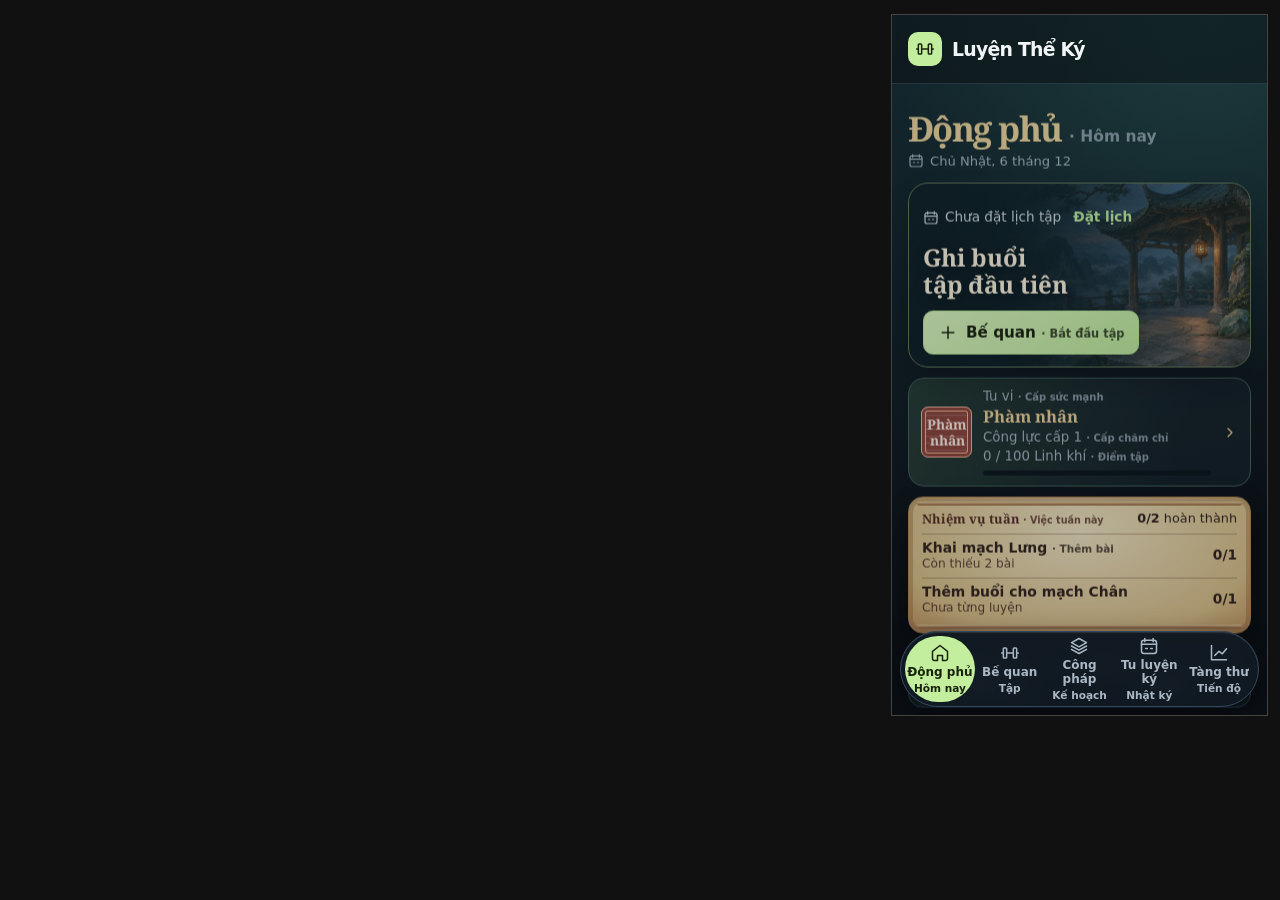
==== commit 48281b10: "logic: O3 một nơi cho thân thể (bỏ form Động phủ/Thất mạch → dòng dẫn tới Thân trọng/Cài đặt; Nhập m" ====
--- a/smoke.html
+++ b/smoke.html
@@ -495,19 +495,27 @@
     $('[data-act=clearErrors]').click(); await wait(200);
     return ok && !$('.error-log') && !sf.errorLog().length;
   });
-  await step('Động phủ: số thật, hỏi cân nặng + giới tính, lưu rồi tính lại', async () => {
+  await step('Động phủ (O3): không còn form, dòng dẫn → Thân trọng rồi Cài đặt, lưu xong tính lại', async () => {
     await go('#/');
     const card = await until(() => $('.sanctum-cultivation'));
     if (!card || $('[data-hero-link]') || card.textContent.includes('Số liệu mẫu')) throw new Error('Động phủ chưa gộp hoặc chưa dùng số thật');
-    const form = await until(() => $('[data-hero-profile]'));
-    if (!form || $('.cultivation-sample') || !form.querySelector('[name=weight]') || !form.querySelector('[name=sex]')) throw new Error('thiếu form hỏi thông tin');
-    input(form.querySelector('[name=weight]'), '70'); form.querySelector('[name=sex]').value = 'm';
-    form.querySelector('button').click();
-    const strip = await until(() => !$('[data-hero-profile]') && $('.tuvi-strip[href="#/tang-thu/that-mach"]'));
+    const hintW = await until(() => $('[data-profile-hint=weight][href="#/tang-thu/body"]'));
+    if (!hintW || $('[data-hero-profile]') || $('.cultivation-sample')) throw new Error('Động phủ còn form hoặc thiếu dòng dẫn cân nặng');
+    hintW.click();
+    const bf = await until(() => $('[data-form=body]'));
+    input(bf.querySelector('[name=weight]'), '70'); bf.querySelector('button').click(); await wait(200);
+    await go('#/tang-thu/that-mach');
+    const hintS = await until(() => $('[data-profile-hint=sex][href="#/tang-thu/cai-dat"]'));
+    if (!hintS || $('[data-hero-profile]')) throw new Error('Thất mạch còn form hoặc thiếu dòng dẫn giới tính');
+    hintS.click();
+    const sel = await until(() => $('select[data-k=sex]'));
+    sel.value = 'm'; sel.dispatchEvent(new w.Event('change', { bubbles: true })); await wait(100);
+    await go('#/');
+    const strip = await until(() => !$('[data-profile-hint]') && $('.tuvi-strip[href="#/tang-thu/that-mach"]'));
     const body = await (await mod('db.js')).all('body');
     if (strip) strip.click();
     const lift = await until(() => $('.cultivation-meridian[data-muscle=chest] .cultivation-lift'));
-    const ok = !!lift?.textContent.includes('×BW') && !!$('[data-tab=that-mach][aria-current=page]')
+    const ok = !!lift?.textContent.includes('×BW') && !!$('[data-tab=that-mach][aria-current=page]') && !$('[data-profile-hint]')
       && body.length === 1 && body[0].weight === 70 && JSON.parse(w.localStorage.getItem('gym.settings')).sex === 'm';
     if (!ok) lines.push(`  ${lift?.textContent} | body ${body.length}`);
     await go('#/'); return ok && !!(await until(() => $('.tuvi-strip')));
@@ -533,7 +541,8 @@
     const next = async (n) => { $('[data-act=daoNext]').click(); return at(n); };
     await go('#/nhap-mon/1'); await at(1);
     input($('[name=name]'), 'Thanh Vân'); if (!(await next(2))) throw new Error('bước 2');
-    $('[name=sex]').value = 'm'; input($('[name=weight]'), '80'); input($('[name=height]'), '174');
+    if (!$('[data-dao-known]') || $('select[name=sex]')) throw new Error('Nhập môn hỏi lại giới tính/cân nặng đã có (O3)');
+    input($('[name=height]'), '174'); // giới tính + cân nặng đã có từ Cài đặt/Thân trọng
     if (!(await next(3))) throw new Error('bước 3');
     $('[name=experience][value=mid]').click(); $('[name=goal][value=strength]').click(); $('[name=days][value="4"]').click();
     if (!(await next(4))) throw new Error('bước 4');
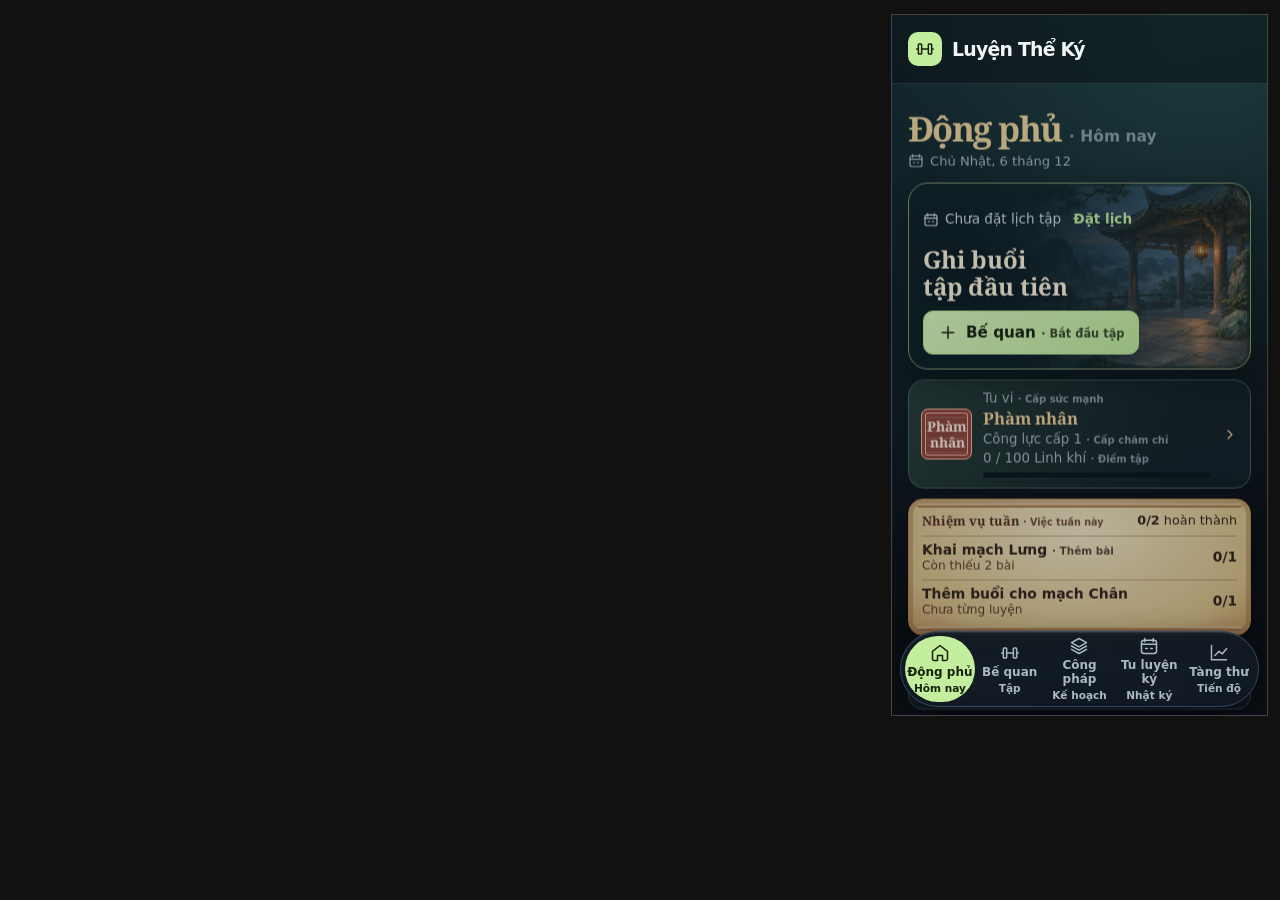
==== commit 57f09314: "logic: Đặt lại app (Cài đặt › Khu nguy hiểm: xác nhận 2 bước, gõ XOÁ; xoá mọi store + khoá localStor" ====
--- a/smoke.html
+++ b/smoke.html
@@ -609,6 +609,24 @@
   });
   await step('Không tràn ngang ở 375px',() => w.document.documentElement.scrollWidth <= 376);
   await step('Không có lỗi JS', () => (errors.length ? (lines.push('  ' + errors.join('\n  ')), false) : true));
+  // Chạy cuối: tải lại khung (mất stub confirm/prompt và bộ bắt lỗi).
+  await step('Đặt lại app: sai chữ thì không xoá; đúng chữ → store rỗng (bài tập seed lại), settings mặc định, về #/', async () => {
+    const mod = (p) => w.eval(`import('./js/${p}')`), db = await mod('db.js'), u = await mod('util.js');
+    u.settings.set({ weekGoal: 5 }); w.sessionStorage.setItem('gym.daoDraft', '{}');
+    await db.put('body', { id: 'smoke-b', date: Date.now(), weight: 70 });
+    await go('#/settings'); const btn = await until(() => $('[data-act=resetAll]'));
+    w.prompt = () => 'xoa'; btn.click(); await wait(300);
+    const kept = (await db.all('body')).some((b) => b.id === 'smoke-b');
+    w.prompt = () => 'XOÁ'; const loaded = new Promise((r) => (frame.onload = r));
+    $('[data-act=resetAll]').click(); await loaded;
+    const first = !!(await until(() => $('[data-first-run]')));
+    const db2 = await mod('db.js'), u2 = await mod('util.js'), n = {};
+    for (const s of db2.STORES) n[s] = (await db2.all(s)).length;
+    const got = [kept, n.workouts, n.templates, n.body, n.exercises > 0, u2.settings.get().weekGoal, w.location.hash || '#/', w.sessionStorage.getItem('gym.daoDraft'), first].join(',');
+    const want = ['true', '0', '0', '0', 'true', '3', '#/', '', 'true'].join(',');
+    if (got !== want) lines.push(`  ${got}\n  ≠ ${want}`);
+    return got === want;
+  });
 } finally {
   w.localStorage.removeItem('gym.restEnd'); w.localStorage.removeItem('gym.restStart'); localStorage.removeItem('gym.restStart');
   for (const k of ['gym.lastBackup', 'gym.preRestore', 'gym.errors', 'gym.heroSeen', 'gym.questSeen']) w.localStorage.removeItem(`${k}.${DB}`);
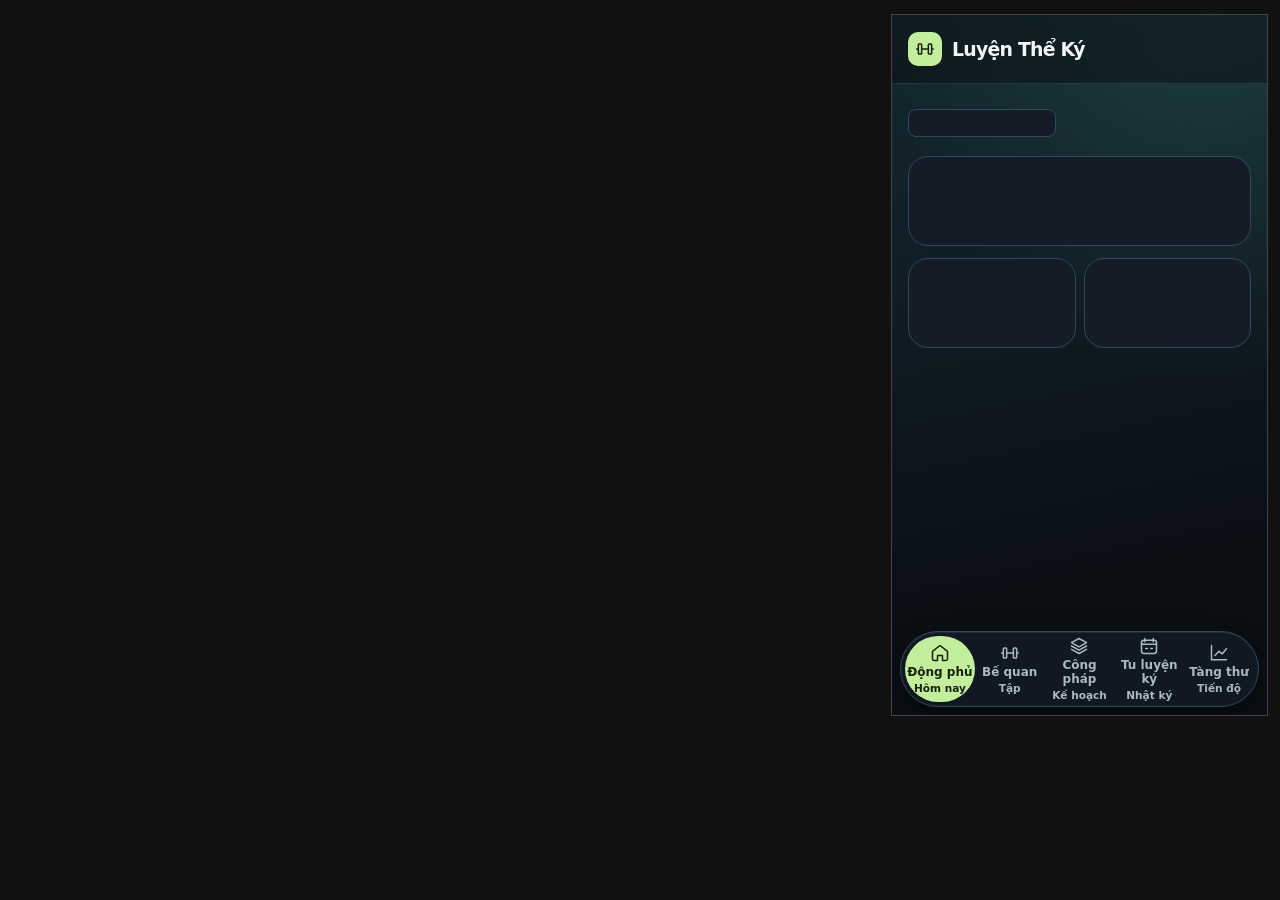
==== commit 1d0bde39: "logic: Tuần ký không còn lỗi khi tuần có bài không tạ (0 kg ~1RM = 0 → top null), smoke, sw v65 Co-A" ====
--- a/smoke.html
+++ b/smoke.html
@@ -458,6 +458,13 @@
     if (got !== want) lines.push(`  ${got} ≠ ${want}`);
     return got === want && reportText(r).includes('Bench: 2 set') && reportText(r).includes('Thượng phẩm') && !/🥇|🥈|🥉/.test(reportText(r));
   });
+  await step('Báo cáo tuần với bài không tạ (0 kg) không lỗi', async () => {
+    const { weekReport, weekStart, reportText } = await import('./js/report.js');
+    const t0 = new Date(2026, 0, 5, 18).getTime();
+    const ws = [{ id: 'z', name: 'Z', start: t0, end: t0 + 36e5, entries: [{ exerciseId: 'ab', sets: [{ w: '0', r: '12', done: true }, { w: '', r: '10', done: true }] }] }];
+    const r = weekReport(ws, [], { ab: { name: 'Ab Wheel' } }, weekStart(t0));
+    return r.exercises[0]?.top?.r === 12 && reportText(r).includes('Ab Wheel: 2 set');
+  });
   // Import trong iframe → cùng module với app, DB_NAME = gym-smoke.
   const mod = (p) => w.eval(`import('./js/${p}')`);
   await step('Hôm nay nhắc sao lưu khi chưa sao lưu (chỉ khi đã ≥3 buổi)', async () => {
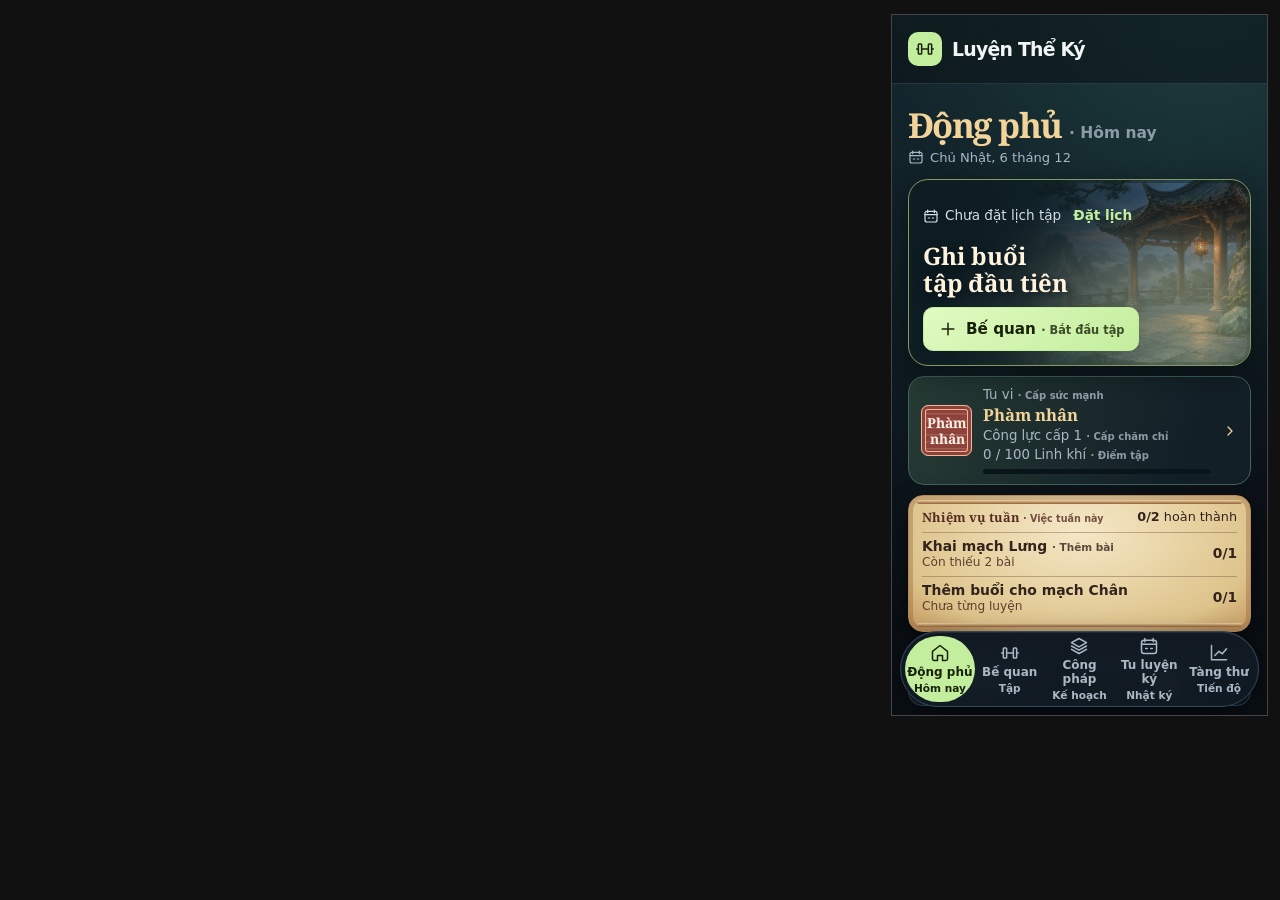
==== commit 61dc3f40: "logic: O6 bỏ thẻ Tổng ~1RM lặp ở Tổng quan; Trắc linh căn điền sẵn set tốt nhất từ lịch sử (historyT" ====
--- a/smoke.html
+++ b/smoke.html
@@ -407,6 +407,22 @@
     if (got !== want) lines.push(`  ${got}\n  ≠ ${want}`);
     return got === want;
   });
+  await step('Trắc linh căn điền sẵn từ lịch sử: set tốt nhất (~1RM), bỏ set chưa xong/buổi dở/>30 rep, Plank theo giây', async () => {
+    const G = await import('./js/dao.js'), { DEFAULT_EXERCISES: ex } = await import('./js/exercises.js');
+    const id = (n) => ex.find((e) => e.name === n).id;
+    const tl = G.testList({ legs: [id('Squat')], chest: [id('Bench Press (đòn)')], back: [id('Pull-up')], core: [id('Plank')] }, ex);
+    const S = (w, r, done = true) => ({ w, r, done });
+    const ws = [
+      { id: 'a', start: 1, end: 2, entries: [{ exerciseId: id('Squat'), sets: [S(100, 5), S(120, 1), S(200, 5, false)] }, { exerciseId: id('Plank'), sets: [S(0, 60), S(0, 90)] }] },
+      { id: 'b', start: 3, end: 4, entries: [{ exerciseId: id('Squat'), sets: [S(110, 3)] }, { exerciseId: id('Pull-up'), sets: [S(0, 12), S(10, 5)] }, { exerciseId: id('Bench Press (đòn)'), sets: [S(40, 40)] }] },
+      { id: 'c', start: 5, end: null, entries: [{ exerciseId: id('Squat'), sets: [S(150, 5)] }] },
+    ];
+    const r = Object.fromEntries(G.historyTests(tl, ws).map((t) => [ex.find((e) => e.id === t.exerciseId).name, `${t.w}×${t.r}`]));
+    // Squat: 110×3 (~121) > 120×1 (120) > 100×5 (~116.7); 200×5 chưa xong và 150×5 ở buổi dở bị bỏ. Bench 40×40 > 30 rep → bỏ.
+    const got = JSON.stringify(Object.entries(r).sort()), want = JSON.stringify(Object.entries({ Squat: '110×3', Plank: '0×90', 'Pull-up': '10×5' }).sort());
+    if (got !== want) lines.push(`  ${got} ≠ ${want}`);
+    return got === want;
+  });
   await step('Hư cảnh & Xác chứng: khai lố bị giới hạn + hỏi lại, Công lực khởi đầu, đo Bụng, tập thật 90% → Xác chứng', async () => {
     const H = await import('./js/hero.js'), G = await import('./js/dao.js'), { DEFAULT_EXERCISES: ex } = await import('./js/exercises.js');
     const id = (n) => ex.find((e) => e.name === n).id, now = new Date(2026, 2, 2, 9).getTime(), D = 864e5;
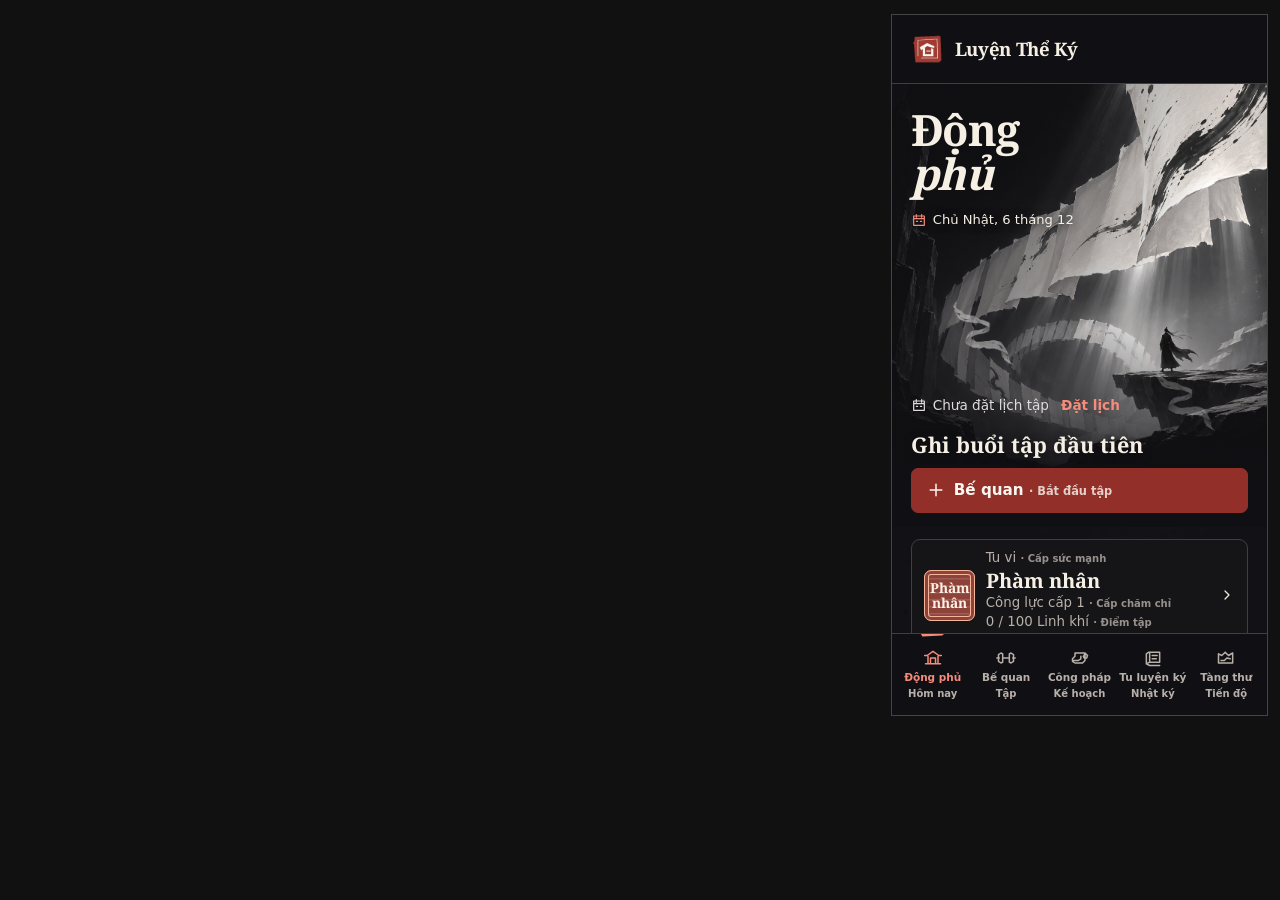
==== commit 5175fe4c: "ui: đồng bộ nền mực và thêm ảnh động v69" ====
--- a/smoke.html
+++ b/smoke.html
@@ -214,6 +214,28 @@
     await go('#/tang-thu/that-mach'); const score = await until(() => $('[data-readiness-score]'));
     return got === 'true,true,2,1,true' && !!score && /^\d+$/.test(score.textContent) && Number(score.textContent) <= 100
       && !!$('[data-readiness-chart] svg.spark');
+  });
+  await step('Tông mực tối giữ xuyên trang và bật lớp ảnh động theo cài đặt chuyển động', async () => {
+    const isDark = (el) => el && Math.max(...w.getComputedStyle(el).backgroundColor.match(/\d+/g).slice(0, 3).map(Number)) < 60;
+    const wantsMotion = w.matchMedia('(prefers-reduced-motion: no-preference)').matches;
+    await go('#/');
+    const quests = await until(() => $('[data-quests]'));
+    if (!isDark(quests) || !w.getComputedStyle(quests).backgroundImage.includes('nhiem-vu-tuan.webp')) {
+      throw new Error('Bảng Nhiệm vụ tuần chưa dùng nền mực tối');
+    }
+    for (const [route, surface, cover, motion] of [
+      ['#/cong-phap', 'cong-phap', 'cong-phap.webp', 'tro-muc-dong.webp'],
+      ['#/ky', 'ky', 'tu-luyen-ky.webp', 'lat-giay-dong.webp'],
+    ]) {
+      await go(route);
+      const heading = await until(() => $(`[data-ink-surface="${surface}"]`));
+      if (!heading || !isDark(w.document.body) || !isDark($('.site-nav'))
+        || !w.getComputedStyle(heading).backgroundImage.includes(cover)
+        || w.getComputedStyle(heading, '::after').backgroundImage.includes(motion) !== wantsMotion) {
+        throw new Error(`Sai nền hoặc lớp chuyển động tại ${route}`);
+      }
+    }
+    return true;
   });
   await step('Tổng quan: thẻ Tổng ~1RM SBD dùng dữ liệu thật', async () => {
     await go('#/progress/overview'); const v = await until(() => $('[data-strength-total-value]'));
